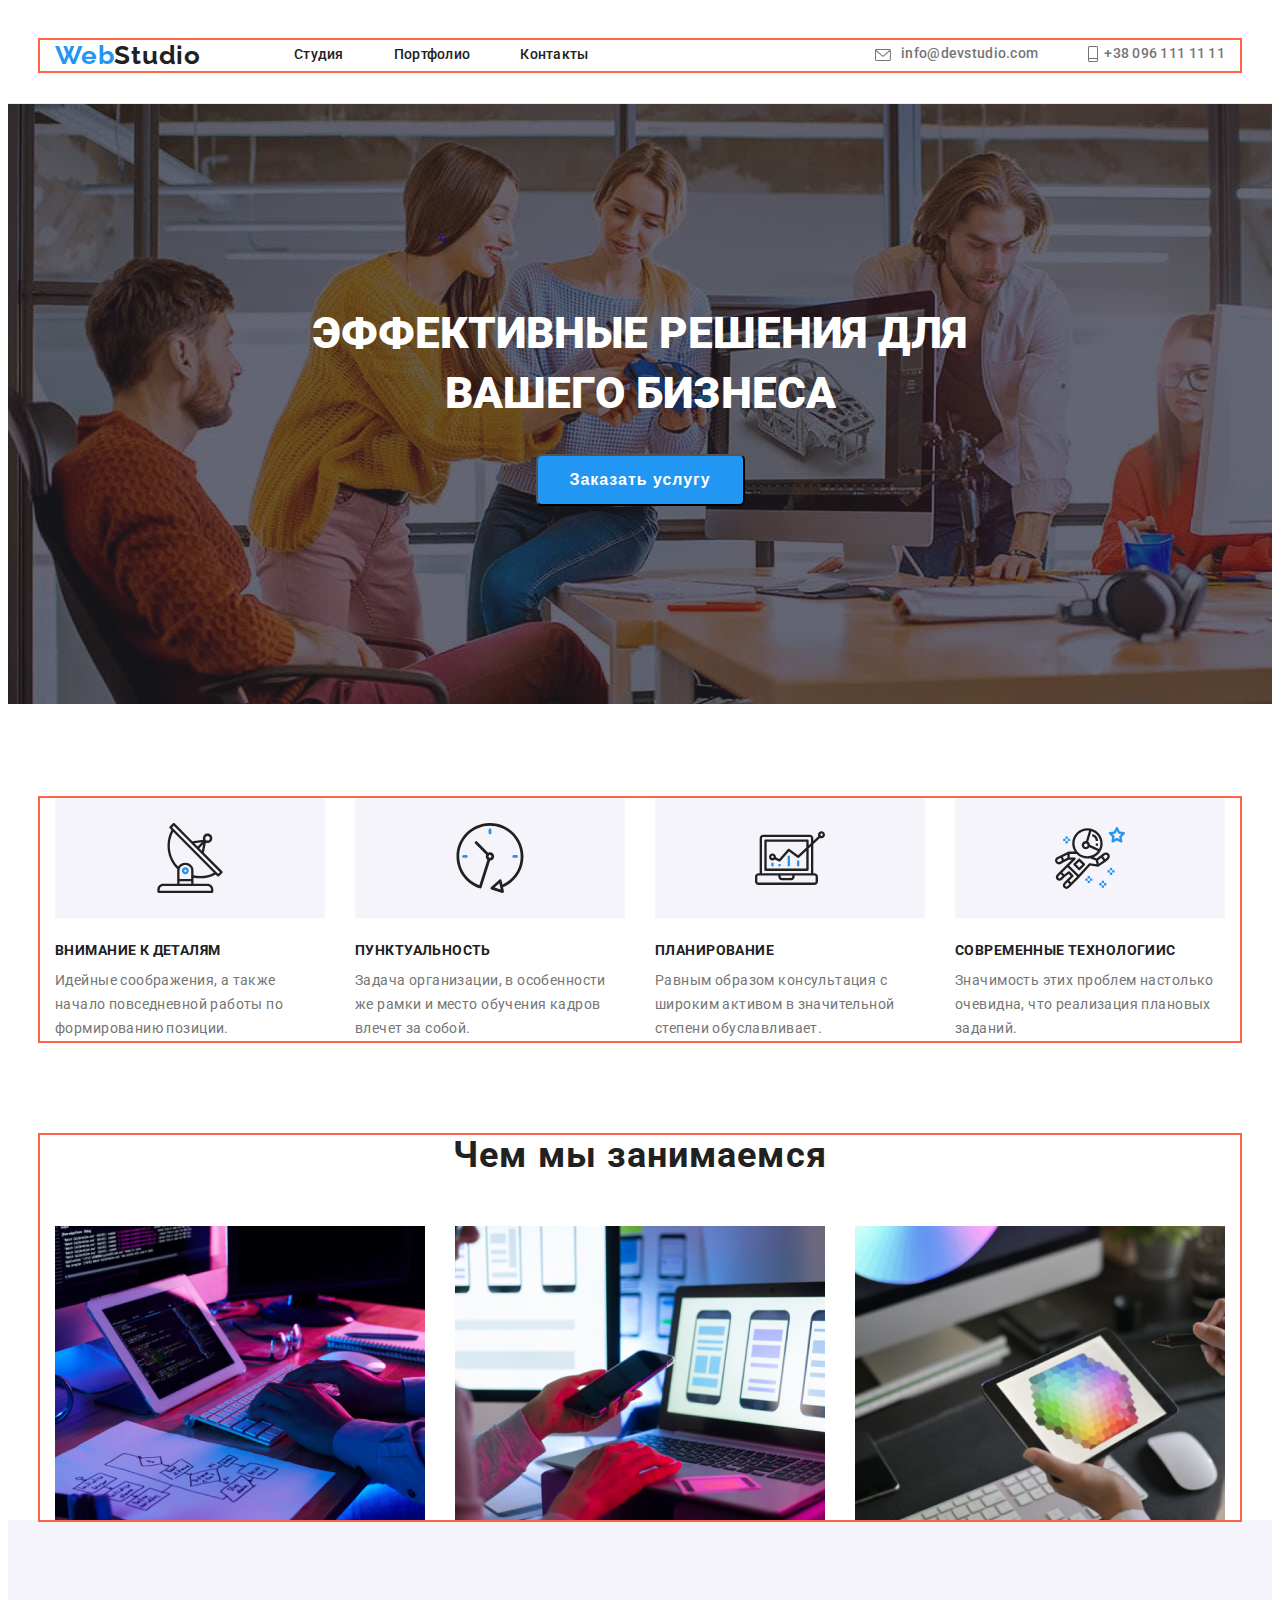
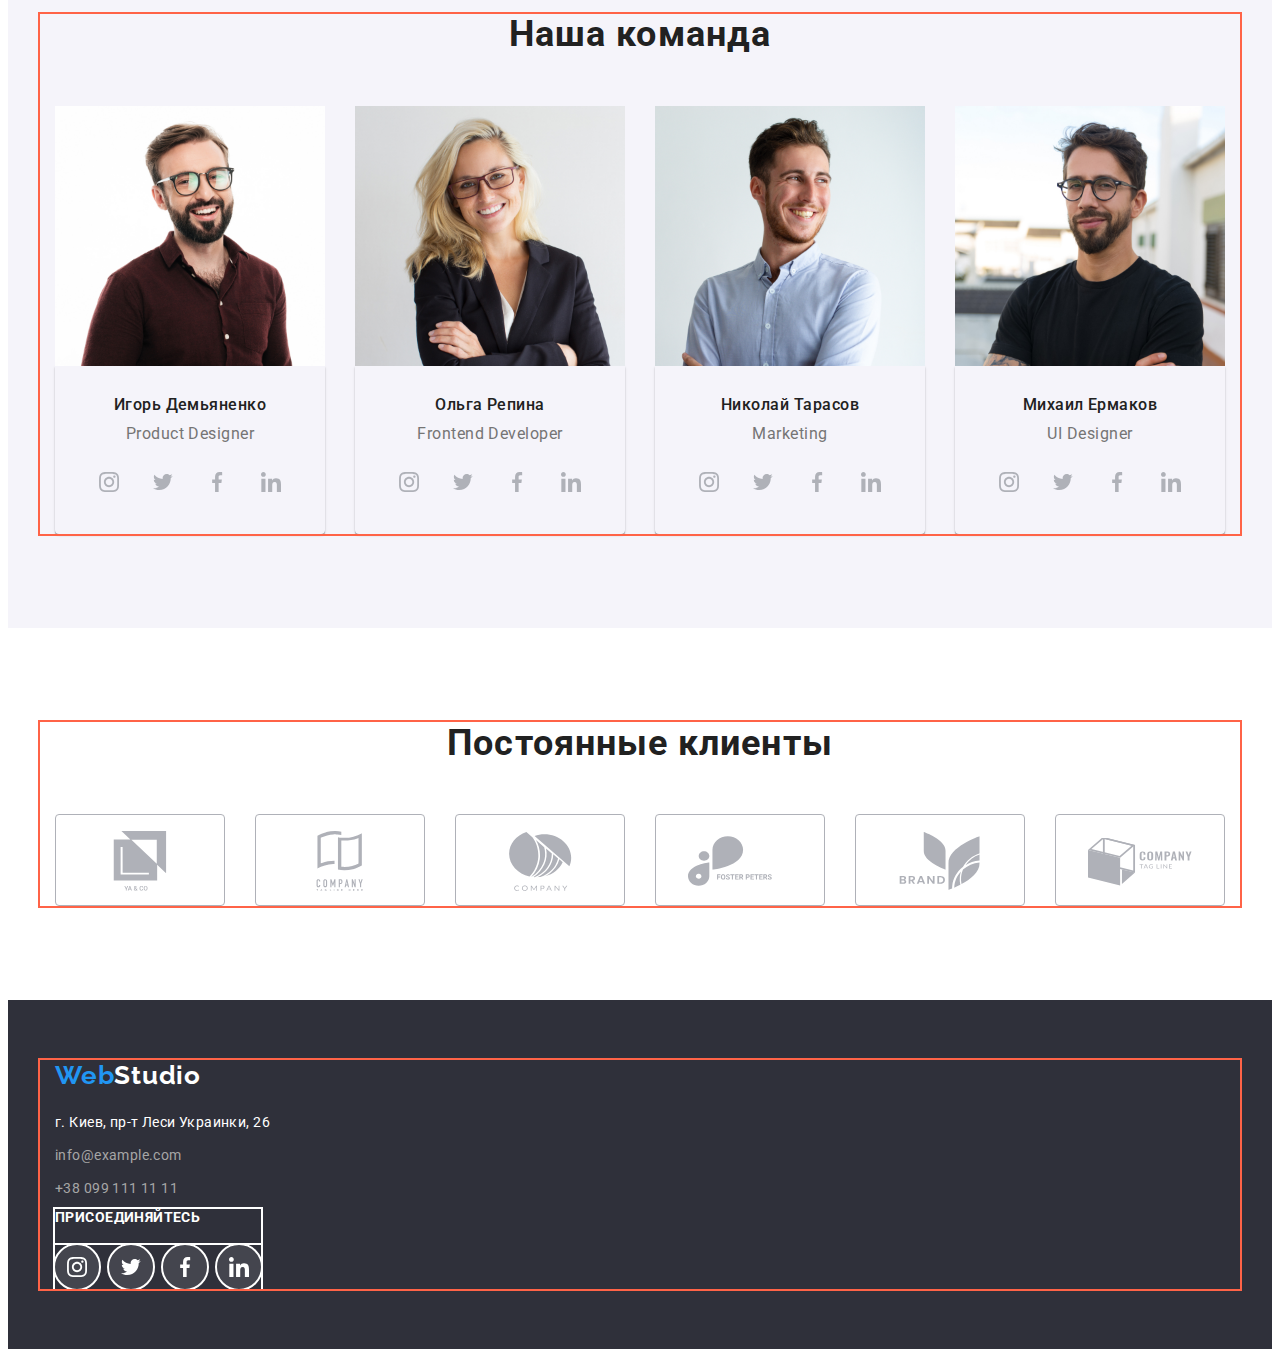
==== index.html @ 1296713e "Add files via upload" ====
<!DOCTYPE html>
<html lang="en">
<head>
    <meta charset="UTF-8">
    <meta http-equiv="X-UA-Compatible" content="IE=edge">
    <meta name="viewport" content="width=device-width, initial-scale=1.0">
    <title>Document</title>
    <link rel="preconnect" href="https://fonts.googleapis.com">
    <link rel="preconnect" href="https://fonts.gstatic.com" crossorigin>
    <link href="https://fonts.googleapis.com/css2?family=Raleway:wght@700&family=Roboto:wght@400;500;700;900&display=swap" rel="stylesheet">
    <link rel="stylesheet" href="https://cdnjs.cloudflare.com/ajax/libs/modern-normalize/1.1.0/modern-normalize.min.css" integrity="sha512-wpPYUAdjBVSE4KJnH1VR1HeZfpl1ub8YT/NKx4PuQ5NmX2tKuGu6U/JRp5y+Y8XG2tV+wKQpNHVUX03MfMFn9Q==" crossorigin="anonymous" referrerpolicy="no-referrer" />
    <link rel="stylesheet" href="css/styles.css">
</head>
<body>
    <!--header-section -->
    <header class="header">
        <div class="conteiner">
            <nav class="header-nav">
                <a href="/" class="header-link link"><span>Web</span>Studio</a>
                <ul class="header-section list">
                    <li class="header-list"><a href="Студия" class="header-list-nav link">Студия</a></li>    
                    <li class="header-list"><a href="./portfolio.html" class="header-list-nav link">Портфолио</a></li>
                    <li class="header-list"><a href="Контакты" class="header-list-nav link">Контакты</a></li>
                </ul>
               
                <ul class="header-contacts list">  
                    <li class="header-icon">
                        <svg class="header-icon-nav">
                            <use href="./images/icons.svg#icon-envelope-hover"></use>
                        </svg>
                    </li>  
                    <li class="header-list "><a  href="info@devstudio.com" class="contacts-link link">info@devstudio.com</a> </li>
                    <li svg class="header-icon-nav">
                        <svg class="header-icon-img">
                            <use href="./images/icons.svg#icon-Vector"></use>
                        </svg>
                    </li>
                    <li class="header-list "><a href="+380961111111" class="contacts-link link">+38 096 111 11 11</a></li>
                </ul>
           </nav>
        </div>
    </header>      
      <!--main-sektion-->
      
    <main> 
        <section class="hero">
            <h1 class="hero-title">ЭФФЕКТИВНЫЕ РЕШЕНИЯ ДЛЯ<br> ВАШЕГО БИЗНЕСА</h1>
            <button type="button" class="hero-btn">Заказать услугу</button>
        </section>

    
        <section class="subtitle">
               <div class="conteiner">
                    <ul class="subtitle-list list">
                        
                        <li class="subtitle-items">
                            <div class="subtitle-icons">
                                <svg class="subtitle-icons-img">
                                    <use class="subtitle-icons-use" href="images/icons.svg#icon-antenna"></use>
                                </svg>
                            </div>
                            <h3 class="subtitle-titel">ВНИМАНИЕ К ДЕТАЛЯМ</h3>
                            <p class="subtitle-text">Идейные соображения, а также начало повседневной работы по формированию позиции.</p>
                        </li>

                        <li  class="subtitle-items">
                            <div class="subtitle-icons">
                                <svg class="subtitle-icons-img">
                                    <use href="images/icons.svg#icon-clock"></use>
                                </svg>
                            </div>
                            <h3 class="subtitle-titel">ПУНКТУАЛЬНОСТЬ</h3>
                            <p class="subtitle-text">Задача организации, в особенности же рамки и место обучения кадров влечет за собой.</p>
                        </li>

                        <li  class="subtitle-items">
                            <div class="subtitle-icons">
                                <svg class="subtitle-icons-img">
                                    <use href="images/icons.svg#icon-diagram"></use>
                                </svg>
                            </div>
                            <h3 class="subtitle-titel">ПЛАНИРОВАНИЕ</h3>
                            <p class="subtitle-text">Равным образом консультация с широким активом в значительной степени обуславливает.</p>
                        </li>

                        <li  class="subtitle-items">
                            <div class="subtitle-icons">
                                <svg class="subtitle-icons-img">
                                    <use href="images/icons.svg#icon-astronaut"></use>
                                </svg>
                            </div>
                            <h3 class="subtitle-titel">СОВРЕМЕННЫЕ ТЕХНОЛОГИИС</h3>
                            <p class="subtitle-text">Значимость этих проблем настолько очевидна, что реализация плановых заданий.</p>
                        </li>
                   </ul> 
             </div>
        </section>
        
      <!--specialization-->

        <section class="specialization">
            <div class="conteiner">
              <h2 class="specialization-title">Чем мы занимаемся</h2>
                <ul class="specialization-list list">
                    <li class="specialization-items">
                        <img src="images/box1.jpg" alt="разроботка" width="370"> 
                    </li>
                    <li class="specialization-items">
                        <img src="images/img.png" alt="дизайн" width="370">
                    </li>
                    <li class="specialization-items">
                        <img src="images/img2.png" alt="графика" width="370">
                    </li>
                </ul>
            </div>     
        </section>
         
        <!--command-->

        <section class="command">
          <div class="conteiner">
                <h2 class="command-title">Наша команда</h2>
                <ul class="command-list list">
                    <li class="command-items">
                        <img  class="comand-img" src="images/img4.jpg" alt="Игорь Демьяненко Product Designer" width="270">
                        <div class="command-box">
                             <h3 class="command-title-text">Игорь Демьяненко</h3>
                             <p class="command-text">Product Designer</p>
                            <div class="command-box-svg">
                                <div class="command-icon-nstagram">
                                    <svg class="command-icon">
                                    <use href="./images/icons.svg#icon-instagram"></use>
                                    </svg>
                                </div>
                                <div class="command-icon-twit">
                                    <svg class="command-icon">
                                    <use href="./images/icons.svg#icon-twit"></use>
                                    </svg>
                                </div>
                                <div class="command-icon-facebook">
                                    <svg class="command-icon">
                                    <use href="./images/icons.svg#icon-facebook"></use>
                                    </svg>
                                </div>
                                <div class="command-icon-linkedin">
                                    <svg class="command-icon">
                                    <use href="./images/icons.svg#icon-linkedin"></use>
                                    </svg>
                                </div>
                            </div>
                        </div>     
                    </li>
                    
                    <li class="command-items">
                          <img  class="comand-img" src="images/img1.jpg" alt="Ольга Репина Frontend Developer" width="270">
                          <div class="command-box">
                                <h3 class="command-title-text">Ольга Репина</h3>
                                <p class="command-text">Frontend Developer</p>
                                <div class="command-box-svg">
                                    <div class="command-icon-nstagram">
                                        <svg class="command-icon">
                                        <use href="./images/icons.svg#icon-instagram"></use>
                                        </svg>
                                    </div>
                                    <div class="command-icon-twit">
                                        <svg class="command-icon">
                                        <use href="./images/icons.svg#icon-twit"></use>
                                        </svg>
                                    </div>
                                    <div class="command-icon-facebook">
                                        <svg class="command-icon">
                                        <use href="./images/icons.svg#icon-facebook"></use>
                                        </svg>
                                    </div>
                                    <div class="command-icon-linkedin">
                                        <svg class="command-icon">
                                        <use href="./images/icons.svg#icon-linkedin"></use>
                                        </svg>
                                    </div>
                                </div>
                          </div>
                    </li> 

                    <li class="command-items">
                          <img  class="comand-img" src="images/img2.jpg" alt="Николай Тарасов Marketing" width="270">
                            <div class="command-box">
                                <h3 class="command-title-text">Николай Тарасов</h3>
                                <p class="command-text">Marketing</p>
                                <div class="command-box-svg">
                                    <div class="command-icon-nstagram">
                                        <svg class="command-icon">
                                        <use href="./images/icons.svg#icon-instagram"></use>
                                        </svg>
                                    </div>
                                    <div class="command-icon-twit">
                                        <svg class="command-icon">
                                        <use href="./images/icons.svg#icon-twit"></use>
                                        </svg>
                                    </div>
                                    <div class="command-icon-facebook">
                                        <svg class="command-icon">
                                        <use href="./images/icons.svg#icon-facebook"></use>
                                        </svg>
                                    </div>
                                    <div class="command-icon-linkedin">
                                        <svg class="command-icon">
                                        <use href="./images/icons.svg#icon-linkedin"></use>
                                        </svg>
                                    </div>
                                </div>
                            </div>
                    </li>

                    <li class="command-items">
                        <img class="comand-img" src="images/img3.jpg" alt="Михаил Ермаков UI Designer" width="270">
                        <div class="command-box">
                            <h3 class="command-title-text">Михаил Ермаков</h3>
                            <p class="command-text">UI Designer</p>
                            <div class="command-box-svg">
                                <div class="command-icon-nstagram">
                                    <svg class="command-icon">
                                    <use href="./images/icons.svg#icon-instagram"></use>
                                    </svg>
                                </div>
                                <div class="command-icon-twit">
                                    <svg class="command-icon">
                                    <use href="./images/icons.svg#icon-twit"></use>
                                    </svg>
                                </div>
                                <div class="command-icon-facebook">
                                    <svg class="command-icon">
                                    <use href="./images/icons.svg#icon-facebook"></use>
                                    </svg>
                                </div>
                                <div class="command-icon-linkedin">
                                    <svg class="command-icon">
                                    <use href="./images/icons.svg#icon-linkedin"></use>
                                    </svg>
                                </div>
                            </div>
                        </div>
                    </li>

                </ul>
            </div>
        </section>
   </main>
<!--clients-->
 <section class="clients">
  <div class="conteiner">
            <h2 class="clients-title">Постоянные клиенты</h2>
            <ul class="clients-list list">
                <li class="clients-list-items">
                    <svg class="clients-icons"> 
                        <use href="images/icons.svg#icon-group1"></use>
                    </svg>
                </li>
                <li class="clients-list-items">
                    <svg class="clients-icons"> 
                        <use href="images/icons.svg#icon-group2"></use>
                    </svg>
                </li>
                <li class="clients-list-items">
                    <svg class="clients-icons"> 
                        <use href="images/icons.svg#icon-group3"></use>
                    </svg>
                </li>
                <li class="clients-list-items">
                    <svg class="clients-icons"> 
                        <use href="images/icons.svg#icon-group4"></use>
                    </svg>
                </li>
                <li class="clients-list-items">
                    <svg class="clients-icons"> 
                        <use href="images/icons.svg#icon-group5"></use>
                    </svg>
                </li>
                <li class="clients-list-items">
                    <svg class="clients-icons"> 
                        <use href="images/icons.svg#icon-group6"></use>
                    </svg>
                </li>
            </ul>
  </div>               
 </section>
   <!--footer-sektion-->


   <footer class="footer">
       <div class="conteiner">
            <a href="/" class="footer-link link"><span>Web</span>Studio</a>
           <address class="footer-contacts">
                <ul class="footer-list list">
                    <li class="footer-item"><a  class="footer-item-link-nav link" href="http://surl.li/botji">г. Киев, пр-т Леси Украинки, 26</a></li>
                    <li class="footer-item"><a class="footer-item-link link" href="info@example.com">info@example.com</a></li>
                    <li class="footer-item"><a class="footer-item-link link" href="+380991111111">+38 099 111 11 11</a></li>
                </ul>
           </address>
            <div class="footer-icon-box">
                 <p class="footer-text-icon">присоединяйтесь</p>
                   <ul class="footer-list-icon list">
                        <li class="footer-item-icon">
                            <svg class="footer-icon">
                                <use href="./images/icons.svg#icon-instagram"></use>
                            </svg>
                        </li>
                        <li class="footer-item-icon">
                            <svg class="footer-icon">
                                <use href="./images/icons.svg#icon-twit"></use>
                            </svg>
                        </li>
                        <li class="footer-item-icon">
                            <svg class="footer-icon">
                                <use href="./images/icons.svg#icon-facebook"></use>
                            </svg>
                        </li>
                        <li class="footer-item-icon">
                            <svg class="footer-icon">
                                <use href="./images/icons.svg#icon-linkedin"></use>
                            </svg>
                        </li>
                   </ul>
          </div>
       </div>
  </footer>
   
</body>
</html>
---- css/styles.css ----
/* body */
body{
font-family: 'Roboto', sans-serif;

}

.link{
text-decoration:none;
}

.list{
list-style: none;
}


span{
color: #2196F3;
}

h1,
h2,
h3,
h4,
h5,
h6,
ul,
p{margin: 0;
padding: 0;
}


*{
    box-sizing: border-box;
}

*::before,
*::after{
    box-sizing: initial;
}
/*--header-section--*/

.conteiner {
    width: 1200px;
    padding-left: 15px;
    padding-right: 15px;
    margin-left: auto;
    margin-right: auto;
    outline: 2px solid tomato;
   
}


.header-nav {
display: flex;
align-items:center;
}

header{
display: flex;
padding-top: 32px;
padding-bottom: 32px;
border-bottom: 1px solid #ECECEC;
}

.header-section {
display: flex;
}

.header-list {
display: flex;
margin-right:  50px;
margin-left: auto;
}



.header-list:last-child{
 margin-right: 0px;
 }


.header-contacts{
display: flex;
margin-left: auto;
}

.header-link {
font-family: 'Raleway', sans-serif;
font-weight: 700;
font-size: 26px;
line-height: 1.19;
letter-spacing: 0.03em;
color: #212121;
display: flex;
margin-right: 93px;
}


.header-list-nav {
font-weight: 500;
font-size: 14px;
line-height: 1.14;
letter-spacing: 0.02em;
color: #212121;

}

.contacts-link:focus,
.contacts-link:hover,
.header-list-nav:hover,
.header-list-nav:focus{
color: #2196F3;
} 

.contacts-link {
font-weight: 500;
font-size: 14px;
line-height: 1.14;
letter-spacing: 0.02em;
color: #757575;
}

.header-icon{
display: block;
padding: 0px;
margin-right: 10px;

}


.header-icon-nav{
    width: 16px;
    height: 12px;
    align-items: center;
    justify-content: center;
    fill: #757575;
}

.header-icon-img{
 width: 10px;
 height: 16px;
 fill: #757575;
}

.header-icon-img:focus,
.header-icon-img:hover,
.header-icon-nav:hover,
.header-icon-nav:focus{
    fill: #2196F3;
}


/*--main-sektion--*/

.hero {
    text-align: center;
    padding-top: 200px;
    padding-bottom: 200px;
    max-width: 1600px;
    height: 600px;
    content: "";
    margin-left: auto;
    margin-right: auto;
    background-image: linear-gradient(
    to right,
    rgba(47, 48, 58, 0.4),
    rgba(47, 48, 58, 0.4)
     ),
    url(../images/img10.jpg);
    background-color:#2F303A;
}

.hero-title {
font-weight: 900;
font-size: 44px;
line-height: 1.36;
text-align: center;
color: #FFFFFF;
}




.hero-btn{
display: inline-block;
align-items:center;
font-weight: 700;
font-size: 16px;
line-height: 1.8;
letter-spacing: 0.06em;
color: #FFFFFF;
background-color: #2196F3;
cursor: pointer;
border-radius: 6px;
padding: 10px 32px;
margin-top: 30px;
}




.subtitle{
padding-top: 94px;
padding-bottom: 94px;
}

.subtitle-list {
display: flex; 
}

.subtitle-items{
width: 270px;
margin-right: 30px;

}

.subtitle-items:last-child{
margin-right: 0px;
}

    



.subtitle-titel {
font-weight: 700;
font-size: 14px;
line-height: 1.14;
letter-spacing: 0.03em;
color: #212121;
}


.subtitle-text{
font-weight: 400;
font-size: 14px;
line-height: 1.71;
letter-spacing: 0.03em;
color: #757575;
display: flex;
margin-top: 10px;
}
.subtitle-icons{
 display: block;
 width: 270px;
 height: 120px;
 padding: 25px 100px;
margin-bottom: 25px;
background-color: #F5F4FA;

}

.subtitle-icons-img{
width: 70px;
height: 70px;
;
}

.subtitle-icons-img

/*--specialization--*/

.specialization{
display: flex;
padding-bottom: 94px;

}



.specialization-title,
.command-title {
font-weight: 700;
font-size: 36px;
line-height: 1.16;
text-align: center;
letter-spacing: 0.03em;
color: #212121;
}

.specialization-list{
display: flex;
margin-top: 50px;
}
 
.specialization-items{
display: flex;
margin-right: 30px;
width: 370px;
outline: 2px solid to;
}

.specialization-items:last-child{
margin-right: 0px auto;
}

/*command*/

.command{
background-color:  #F5F4FA;
padding-top: 94px;
padding-bottom: 94px;
}
    
.command-title{
margin-bottom:  50px;
}

.command-list{
display: flex;

}

.command-items{
margin-right: 30px;

}

.command-items:last-child{
    margin-right: 0px;
}

.command-title-text {
font-weight: 500;
font-size: 16px;
line-height: 1.18;
letter-spacing: 0.03em;
color: #212121;
text-align: center;
flex-wrap: wrap;
}
    
.command-text {
font-weight: 400;
font-size: 16px;
line-height: 1.18;
letter-spacing: 0.03em;
color: #757575;
text-align: center;
margin-top: 10px;
}

.comand-img{
display: block;
}

.command-box{
box-shadow: 0px 1px 3px rgba(0, 0, 0, 0.12), 0px 1px 1px rgba(0, 0, 0, 0.14), 0px 2px 1px rgba(0, 0, 0, 0.2);
border-radius: 0px 0px 4px 4px;
padding-top:  30px;
padding-bottom: 30px;

}


.command-box-svg{
display: flex;
width: 206px;
height: 44px;
margin: auto;
margin-top: 16px;

}

.command-icon-nstagram,
.command-icon-twit,
.command-icon-facebook,
.command-icon-linkedin{
display: block;
width: 44px;
padding: 12px 12px;
border-radius: 100px 100px;
margin-right: 10px;
fill:#AFB1B8;
}

.command-icon {
display: block;
width: 20px;
height: 20px;
}

.command-icon-nstagram:hover,
.command-icon-twit:hover,
.command-icon-facebook:hover,
.command-icon-linkedin:hover,
.command-icon-nstagram:focus,
.command-icon-twit:focus,
.command-icon-facebook:focus,
.command-icon-linkedin:focus{
background-color: #2196F3;
fill: #FFFFFF;
}




.command-icon:last-child{
    margin-right: 0px;
}

/*--clients--*/




.clients {
padding-top: 94px;
padding-bottom: 94px;
}
.clients-title{
font-weight: 700;
font-size: 36px;
line-height: 42px;
text-align: center;
letter-spacing: 0.03em;
color: #212121;
}

.clients-list {
display: flex;
}


.clients-list-items {
display: flex;
width: 170px;
height: 92px;
border: 1px solid#AFB1B8;
padding: 16px 32px;
border-radius: 4px;
margin-right: 30px;
 margin-top: 50px;
}
.clients-icons {
width: 106px;
height: 60px;
fill:#AFB1B8;
} 

.clients-list-items:last-child{
margin-right: 0px auto;
}

.clients-icons:focus,
.clients-icons:hover{
fill: #2196F3;
}
/*--footer-sektion--*/

.footer{
background-color: #2F303A;
padding-top: 60px;
padding-bottom: 60px;
}

.footer-list{
margin-top:20px;

}

.footer-link {
font-family: 'Raleway', sans-serif;
font-weight: 700;
font-size: 26px;
line-height: 1.19;
letter-spacing: 0.03em;
color: #FFFFFF;
display: block;
}

.footer-item-link-nav{
font-family: 'Roboto';
font-style: normal;
font-weight: 400;
font-size: 14px;
line-height: 1.71;
letter-spacing: 0.03em;
color:#FFFFFF

}


.footer-item-link {
font-style: normal;
font-weight: 400;
font-size: 14px;
line-height: 1.7;
letter-spacing: 0.03em;
color: #a6a6a6;
}

.footer-item{
margin-bottom: 9px;
}


.footer-icon-box{
display: block;
width: 206px;
height: 80px;
outline: 2px solid white;
}


.footer-text-icon{
font-weight: 700;
font-size: 14px;
line-height: 16px;
letter-spacing: 0.03em;
text-transform: uppercase;
color: #FFFFFF;
display: block;
}


.footer-list-icon {
display: flex;
outline: 2px solid white;
margin-top: 20px;
}

.footer-item-icon {
display: block;
width: 44px;
padding: 12px;
background-color:rgba(255, 255, 255, 0.1);
outline: 2px solid white;
border-radius: 100px;
margin-right: 10px;

}

.footer-icon {
display: block;
width: 20px;
height: 20px;
fill: #FFFFFF;
}


.footer-item-icon:hover,
.footer-item-icon:focus{
background-color: #2196F3;
}


/*--portfolio-btn--*/


.portfolio-btn{
font-family: 'Roboto';
font-weight: 500;
font-size: 16px;
line-height: 1.62;
letter-spacing: 0.03em;
cursor: pointer;
background-color:#F5F4FA ;
}


/*--portfolio--*/




.button-section{
padding-top: 94px;
padding-bottom: 94px;
}

.portfolio-list-btn{
display: flex;
margin-bottom: 50px;
justify-content: center;
}


.portfolio-btn{
display: flex;
padding: 6px 22px;
border-radius: 4px;
background-color: #F5F4FA;
}

.portfolio-btn:focus,
.portfolio-btn:hover{
background-color: #2196F3;
color: #FFFFFF;
}


.portfolio-items-btn{
display: flex;
margin-right: 8px;
}


.portfolio-list{
display: flex;
flex-wrap: wrap;
}

.portfolio-items {
 margin-right: 30px;
 margin-bottom: 30px;
 display: flex;
 flex-wrap: wrap;
 width:370px;
 box-shadow: 0px 1px 3px rgba(0, 0, 0, 0.12), 0px 1px 1px rgba(0, 0, 0, 0.14), 0px 2px 1px rgba(0, 0, 0, 0.2);
border-radius: 0px 0px 4px 4px;
}

.portfolio-items:nth-child(3n){
margin-right: 0px;
}

.portfolio-items:nth-last-child(-n+3){
margin-bottom: 0px;
}

.portfolio-img{
display: block; 
}

.border-list{  
padding: 20px 24px ;
border: 1px solid #EEEEEE;
border-top: 0px;
margin: 0px;
}

.portfolio-titel {
font-weight: 700;
font-size: 18px;
line-height: 2;
letter-spacing: 0.06em;
color: #2F303A;
display: flex;
}

.portfolio-text {
font-weight: 400;
font-size: 16px;
line-height: 1.8;
letter-spacing: 0.03em;
color: #757575;
display: flex;
flex-wrap: wrap;
padding-top: 4px;
}
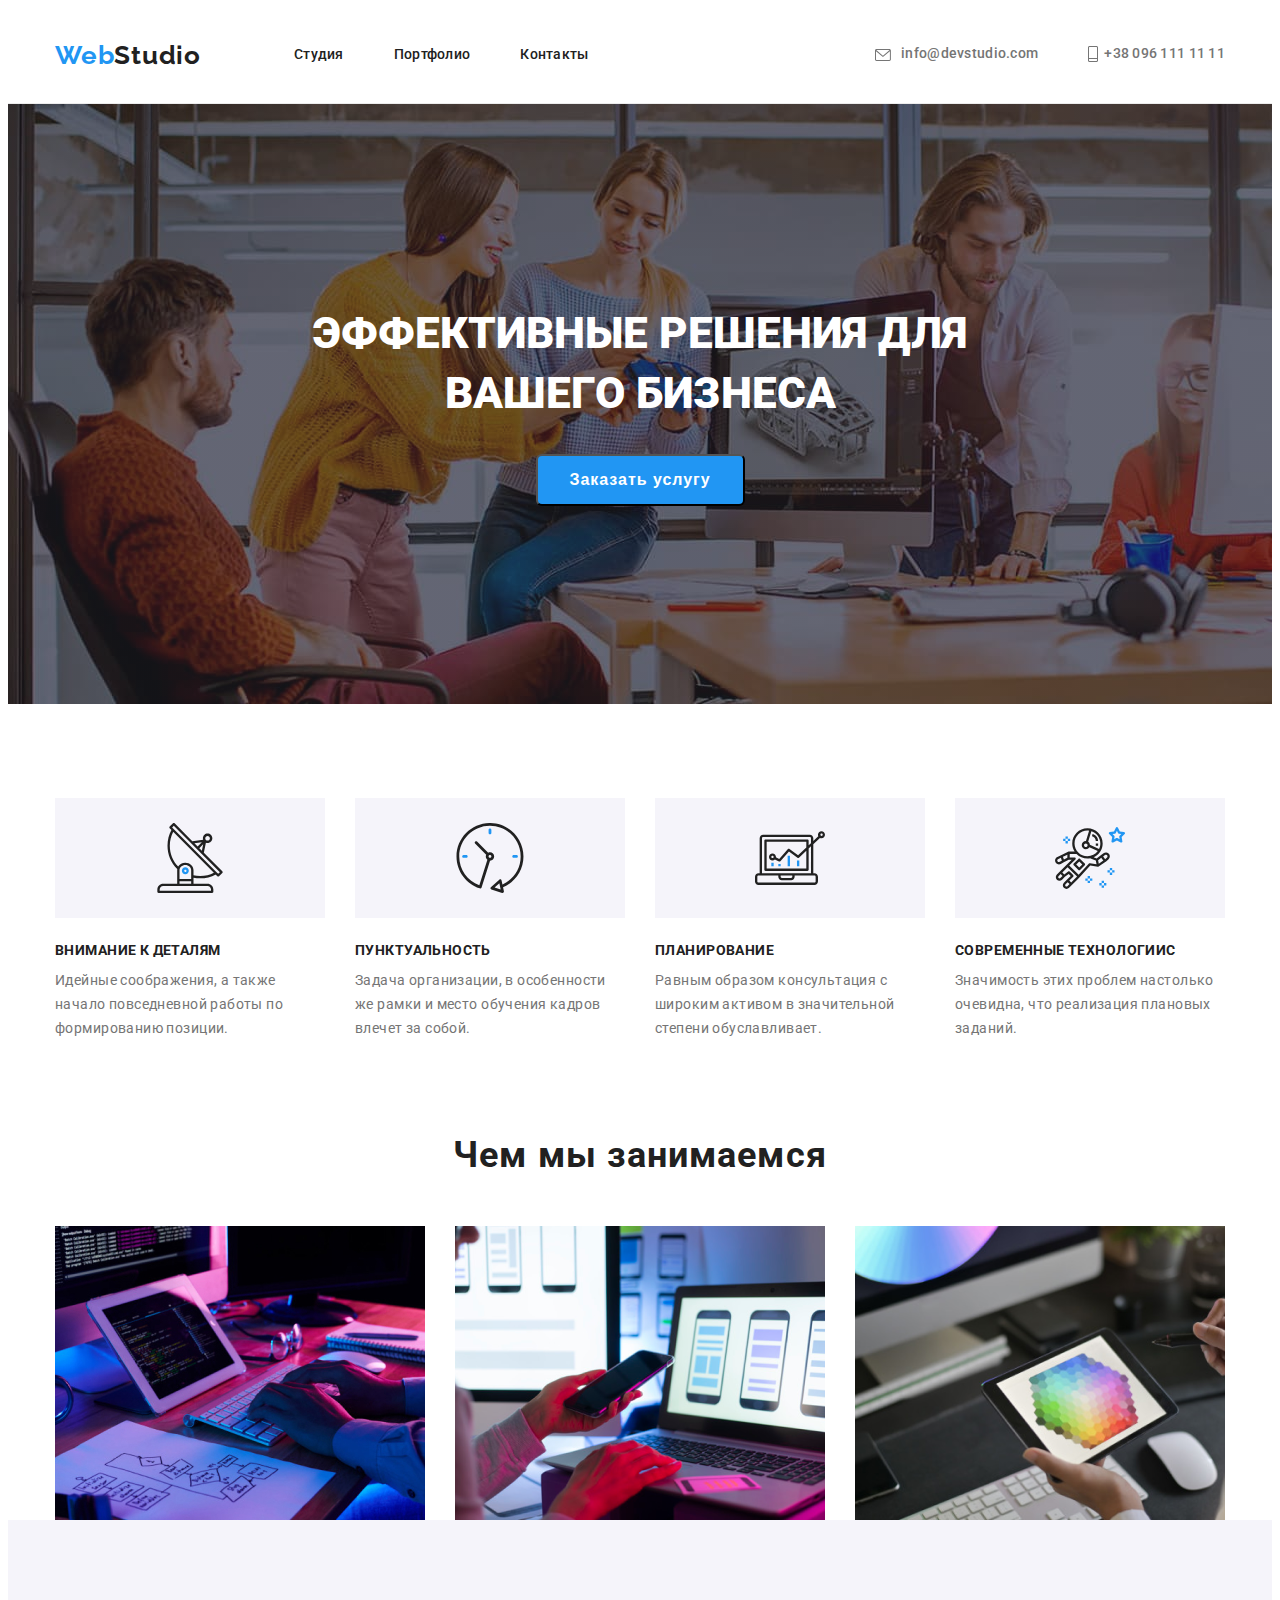
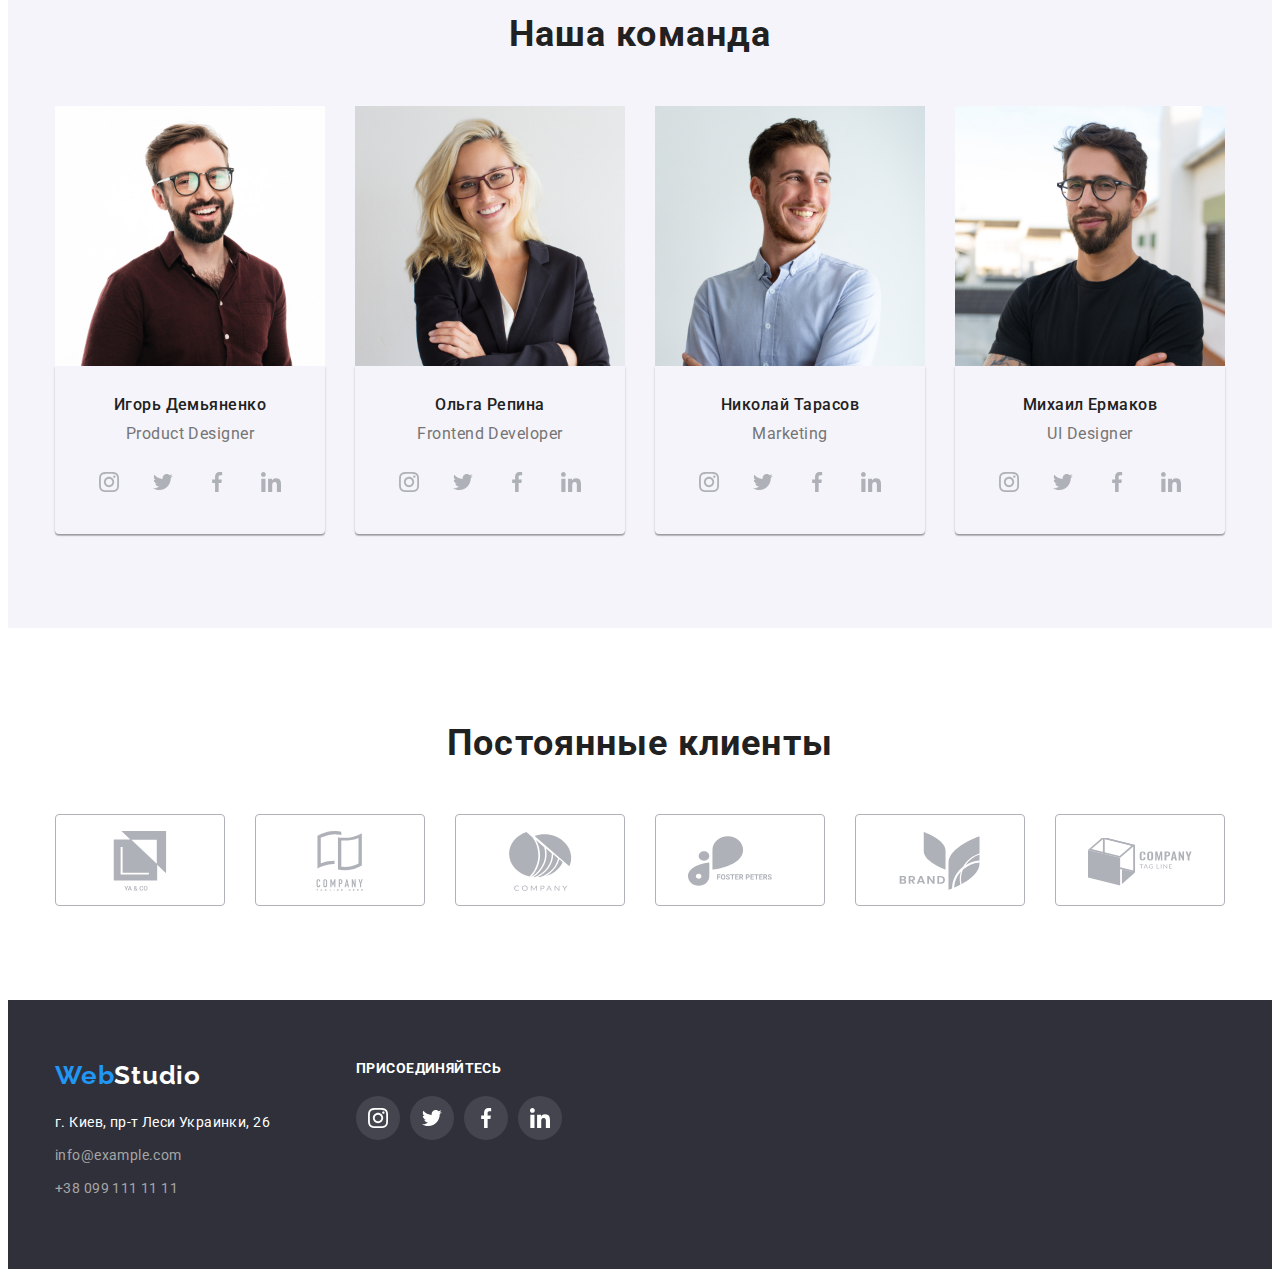
==== commit 4cfba3da: "Add files via upload" ====
--- a/index.html
+++ b/index.html
@@ -287,15 +287,17 @@
 
 
    <footer class="footer">
-       <div class="conteiner">
-            <a href="/" class="footer-link link"><span>Web</span>Studio</a>
-           <address class="footer-contacts">
-                <ul class="footer-list list">
-                    <li class="footer-item"><a  class="footer-item-link-nav link" href="http://surl.li/botji">г. Киев, пр-т Леси Украинки, 26</a></li>
-                    <li class="footer-item"><a class="footer-item-link link" href="info@example.com">info@example.com</a></li>
-                    <li class="footer-item"><a class="footer-item-link link" href="+380991111111">+38 099 111 11 11</a></li>
-                </ul>
-           </address>
+       <div class="conteiner footer-content">
+           <div class="footer-box">
+               <a href="/" class="footer-link link"><span>Web</span>Studio</a>
+                <address class="footer-contacts">
+                        <ul class="footer-list list">
+                            <li class="footer-item"><a  class="footer-item-link-nav link" href="http://surl.li/botji">г. Киев, пр-т Леси Украинки, 26</a></li>
+                            <li class="footer-item"><a class="footer-item-link link" href="info@example.com">info@example.com</a></li>
+                            <li class="footer-item"><a class="footer-item-link link" href="+380991111111">+38 099 111 11 11</a></li>
+                        </ul>
+                </address>
+            </div>
             <div class="footer-icon-box">
                  <p class="footer-text-icon">присоединяйтесь</p>
                    <ul class="footer-list-icon list">
--- a/css/styles.css
+++ b/css/styles.css
@@ -45,7 +45,6 @@
     padding-right: 15px;
     margin-left: auto;
     margin-right: auto;
-    outline: 2px solid tomato;
    
 }
 
@@ -432,6 +431,7 @@
 margin-right: 30px;
  margin-top: 50px;
 }
+
 .clients-icons {
 width: 106px;
 height: 60px;
@@ -448,16 +448,26 @@
 }
 /*--footer-sektion--*/
 
+
 .footer{
-background-color: #2F303A;
-padding-top: 60px;
-padding-bottom: 60px;
+    background-color: #2F303A;
+    padding-top: 60px;
+    padding-bottom: 60px;
+    
 }
 
 .footer-list{
 margin-top:20px;
-
-}
+}
+
+.footer-content{
+    display: flex;
+}
+
+
+.footer-box{
+width: 231px;
+}    
 
 .footer-link {
 font-family: 'Raleway', sans-serif;
@@ -496,10 +506,10 @@
 
 
 .footer-icon-box{
-display: block;
 width: 206px;
 height: 80px;
-outline: 2px solid white;
+margin-left: 70px;
+
 }
 
 
@@ -516,7 +526,6 @@
 
 .footer-list-icon {
 display: flex;
-outline: 2px solid white;
 margin-top: 20px;
 }
 
@@ -525,7 +534,6 @@
 width: 44px;
 padding: 12px;
 background-color:rgba(255, 255, 255, 0.1);
-outline: 2px solid white;
 border-radius: 100px;
 margin-right: 10px;
 
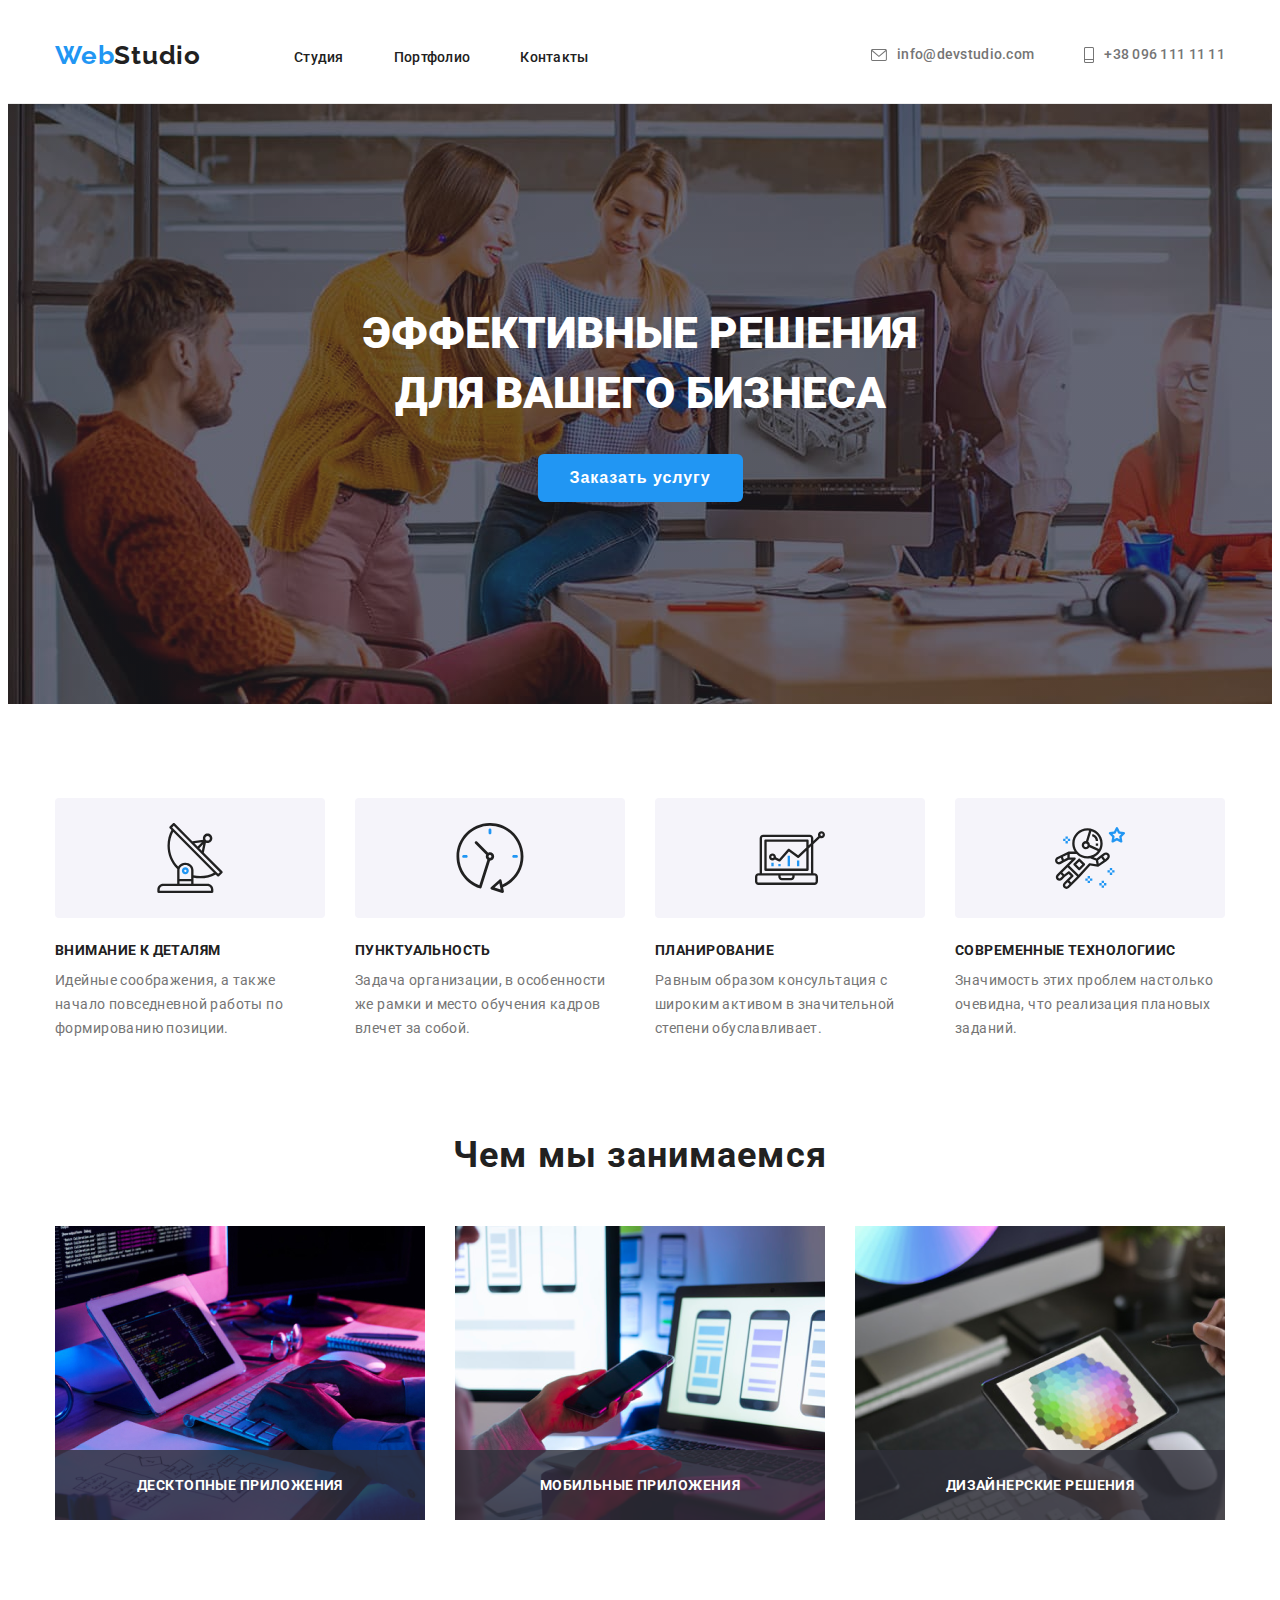
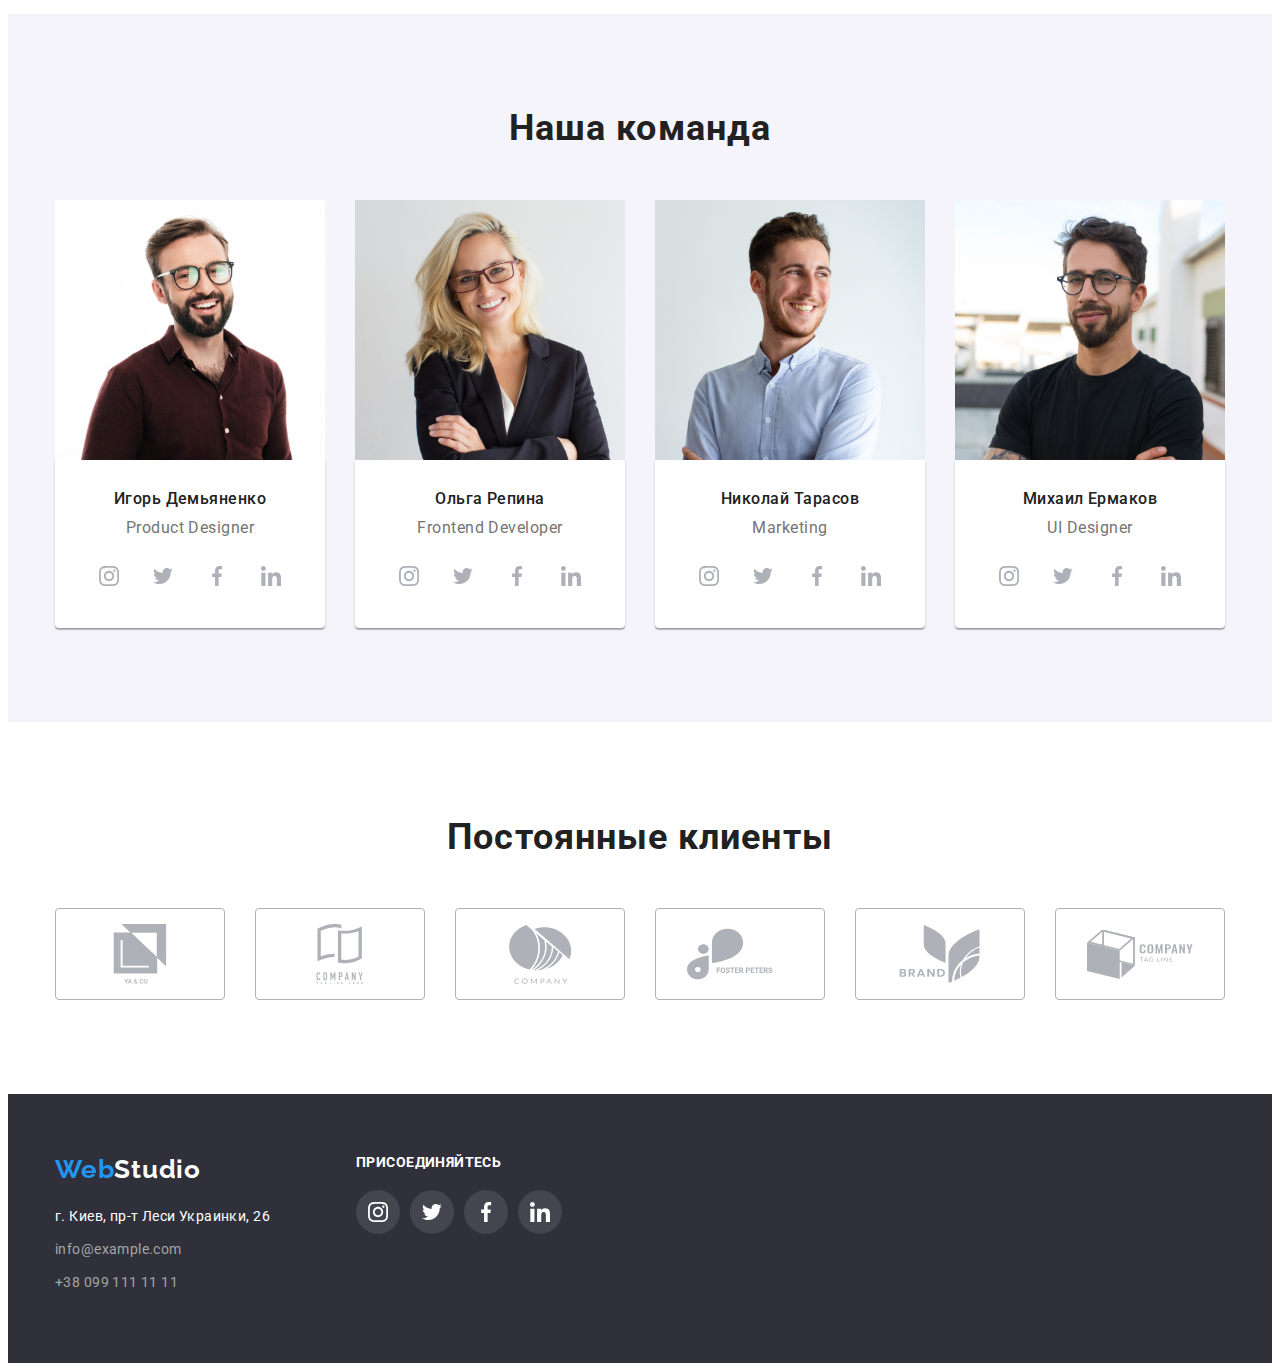
==== commit ff770ff9: "Add files via upload" ====
--- a/index.html
+++ b/index.html
@@ -23,19 +23,18 @@
                     <li class="header-list"><a href="Контакты" class="header-list-nav link">Контакты</a></li>
                 </ul>
                
-                <ul class="header-contacts list">  
-                    <li class="header-icon">
-                        <svg class="header-icon-nav">
-                            <use href="./images/icons.svg#icon-envelope-hover"></use>
-                        </svg>
-                    </li>  
-                    <li class="header-list "><a  href="info@devstudio.com" class="contacts-link link">info@devstudio.com</a> </li>
-                    <li svg class="header-icon-nav">
-                        <svg class="header-icon-img">
-                            <use href="./images/icons.svg#icon-Vector"></use>
-                        </svg>
-                    </li>
-                    <li class="header-list "><a href="+380961111111" class="contacts-link link">+38 096 111 11 11</a></li>
+                <ul class="header-contacts list"> 
+                    <li class="header-list">
+                        <a  href="info@devstudio.com" class="contacts-link link">
+                            <svg class="header-icon-nav"><use href="./images/icons.svg#icon-envelope-hover"></use></svg>info@devstudio.com
+                        </a> 
+                    </li>
+                    
+                    <li class="header-list">
+                        <a href="+380961111111" class="contacts-link link"> 
+                            <svg class="header-icon-img"><use href="./images/icons.svg#icon-Vector"></use></svg>+38 096 111 11 11
+                        </a>
+                    </li>
                 </ul>
            </nav>
         </div>
@@ -44,8 +43,8 @@
       
     <main> 
         <section class="hero">
-            <h1 class="hero-title">ЭФФЕКТИВНЫЕ РЕШЕНИЯ ДЛЯ<br> ВАШЕГО БИЗНЕСА</h1>
-            <button type="button" class="hero-btn">Заказать услугу</button>
+            <h1 class="hero-title">ЭФФЕКТИВНЫЕ РЕШЕНИЯ <br> ДЛЯ ВАШЕГО БИЗНЕСА</h1>
+            <button type="button" class="hero-btn" data-modal-open>Заказать услугу</button>
         </section>
 
     
@@ -103,13 +102,16 @@
               <h2 class="specialization-title">Чем мы занимаемся</h2>
                 <ul class="specialization-list list">
                     <li class="specialization-items">
-                        <img src="images/box1.jpg" alt="разроботка" width="370"> 
+                            <img class="specialization-img" src="images/box1.jpg" alt="разроботка" width="370"> 
+                            <p class="specialization-text">Десктопные приложения</p>
                     </li>
                     <li class="specialization-items">
-                        <img src="images/img.png" alt="дизайн" width="370">
+                        <img class="specialization-img" src="images/img.png" alt="дизайн" width="370">
+                        <p class="specialization-text">Мобильные приложения</p>
                     </li>
                     <li class="specialization-items">
-                        <img src="images/img2.png" alt="графика" width="370">
+                        <img class="specialization-img" src="images/img2.png" alt="графика" width="370">
+                        <p class="specialization-text">Дизайнерские решения</p>
                     </li>
                 </ul>
             </div>     
@@ -127,25 +129,33 @@
                              <h3 class="command-title-text">Игорь Демьяненко</h3>
                              <p class="command-text">Product Designer</p>
                             <div class="command-box-svg">
-                                <div class="command-icon-nstagram">
-                                    <svg class="command-icon">
-                                    <use href="./images/icons.svg#icon-instagram"></use>
-                                    </svg>
+                                <div>
+                                    <a href=""  class="command-icon__link">
+                                        <svg class="command-icon">
+                                            <use href="./images/icons.svg#icon-instagram"></use>
+                                        </svg>
+                                    </a>
                                 </div>
                                 <div class="command-icon-twit">
-                                    <svg class="command-icon">
-                                    <use href="./images/icons.svg#icon-twit"></use>
-                                    </svg>
+                                    <a href="" class="command-icon__link">
+                                        <svg class="command-icon">
+                                            <use href="./images/icons.svg#icon-twit"></use>
+                                        </svg>
+                                    </a>
                                 </div>
                                 <div class="command-icon-facebook">
-                                    <svg class="command-icon">
-                                    <use href="./images/icons.svg#icon-facebook"></use>
-                                    </svg>
+                                   <a href=""  class="command-icon__link">
+                                        <svg class="command-icon">
+                                            <use href="./images/icons.svg#icon-facebook"></use>
+                                        </svg>
+                                   </a>
                                 </div>
                                 <div class="command-icon-linkedin">
-                                    <svg class="command-icon">
-                                    <use href="./images/icons.svg#icon-linkedin"></use>
-                                    </svg>
+                                    <a href="" class="command-icon__link">
+                                          <svg class="command-icon">
+                                            <use href="./images/icons.svg#icon-linkedin"></use>
+                                          </svg>
+                                    </a>
                                 </div>
                             </div>
                         </div>     
@@ -157,25 +167,33 @@
                                 <h3 class="command-title-text">Ольга Репина</h3>
                                 <p class="command-text">Frontend Developer</p>
                                 <div class="command-box-svg">
-                                    <div class="command-icon-nstagram">
-                                        <svg class="command-icon">
-                                        <use href="./images/icons.svg#icon-instagram"></use>
-                                        </svg>
+                                    <div>
+                                        <a href=""  class="command-icon__link">
+                                            <svg class="command-icon">
+                                                <use href="./images/icons.svg#icon-instagram"></use>
+                                            </svg>
+                                        </a>
                                     </div>
                                     <div class="command-icon-twit">
-                                        <svg class="command-icon">
-                                        <use href="./images/icons.svg#icon-twit"></use>
-                                        </svg>
+                                        <a href="" class="command-icon__link">
+                                            <svg class="command-icon">
+                                                <use href="./images/icons.svg#icon-twit"></use>
+                                            </svg>
+                                        </a>
                                     </div>
                                     <div class="command-icon-facebook">
-                                        <svg class="command-icon">
-                                        <use href="./images/icons.svg#icon-facebook"></use>
-                                        </svg>
+                                       <a href=""  class="command-icon__link">
+                                            <svg class="command-icon">
+                                                <use href="./images/icons.svg#icon-facebook"></use>
+                                            </svg>
+                                       </a>
                                     </div>
                                     <div class="command-icon-linkedin">
-                                        <svg class="command-icon">
-                                        <use href="./images/icons.svg#icon-linkedin"></use>
-                                        </svg>
+                                        <a href="" class="command-icon__link">
+                                              <svg class="command-icon">
+                                                <use href="./images/icons.svg#icon-linkedin"></use>
+                                              </svg>
+                                        </a>
                                     </div>
                                 </div>
                           </div>
@@ -187,27 +205,34 @@
                                 <h3 class="command-title-text">Николай Тарасов</h3>
                                 <p class="command-text">Marketing</p>
                                 <div class="command-box-svg">
-                                    <div class="command-icon-nstagram">
-                                        <svg class="command-icon">
-                                        <use href="./images/icons.svg#icon-instagram"></use>
-                                        </svg>
+                                    <div>
+                                        <a href=""  class="command-icon__link">
+                                            <svg class="command-icon">
+                                                <use href="./images/icons.svg#icon-instagram"></use>
+                                            </svg>
+                                        </a>
                                     </div>
                                     <div class="command-icon-twit">
-                                        <svg class="command-icon">
-                                        <use href="./images/icons.svg#icon-twit"></use>
-                                        </svg>
+                                        <a href="" class="command-icon__link">
+                                            <svg class="command-icon">
+                                                <use href="./images/icons.svg#icon-twit"></use>
+                                            </svg>
+                                        </a>
                                     </div>
                                     <div class="command-icon-facebook">
-                                        <svg class="command-icon">
-                                        <use href="./images/icons.svg#icon-facebook"></use>
-                                        </svg>
+                                       <a href=""  class="command-icon__link">
+                                            <svg class="command-icon">
+                                                <use href="./images/icons.svg#icon-facebook"></use>
+                                            </svg>
+                                       </a>
                                     </div>
                                     <div class="command-icon-linkedin">
-                                        <svg class="command-icon">
-                                        <use href="./images/icons.svg#icon-linkedin"></use>
-                                        </svg>
-                                    </div>
-                                </div>
+                                        <a href="" class="command-icon__link">
+                                              <svg class="command-icon">
+                                                <use href="./images/icons.svg#icon-linkedin"></use>
+                                              </svg>
+                                        </a>
+                                    </div>
                             </div>
                     </li>
 
@@ -217,25 +242,33 @@
                             <h3 class="command-title-text">Михаил Ермаков</h3>
                             <p class="command-text">UI Designer</p>
                             <div class="command-box-svg">
-                                <div class="command-icon-nstagram">
-                                    <svg class="command-icon">
-                                    <use href="./images/icons.svg#icon-instagram"></use>
-                                    </svg>
+                                <div>
+                                    <a href=""  class="command-icon__link">
+                                        <svg class="command-icon">
+                                            <use href="./images/icons.svg#icon-instagram"></use>
+                                        </svg>
+                                    </a>
                                 </div>
                                 <div class="command-icon-twit">
-                                    <svg class="command-icon">
-                                    <use href="./images/icons.svg#icon-twit"></use>
-                                    </svg>
+                                    <a href="" class="command-icon__link">
+                                        <svg class="command-icon">
+                                            <use href="./images/icons.svg#icon-twit"></use>
+                                        </svg>
+                                    </a>
                                 </div>
                                 <div class="command-icon-facebook">
-                                    <svg class="command-icon">
-                                    <use href="./images/icons.svg#icon-facebook"></use>
-                                    </svg>
+                                   <a href=""  class="command-icon__link">
+                                        <svg class="command-icon">
+                                            <use href="./images/icons.svg#icon-facebook"></use>
+                                        </svg>
+                                   </a>
                                 </div>
                                 <div class="command-icon-linkedin">
-                                    <svg class="command-icon">
-                                    <use href="./images/icons.svg#icon-linkedin"></use>
-                                    </svg>
+                                    <a href="" class="command-icon__link">
+                                          <svg class="command-icon">
+                                            <use href="./images/icons.svg#icon-linkedin"></use>
+                                          </svg>
+                                    </a>
                                 </div>
                             </div>
                         </div>
@@ -250,35 +283,47 @@
   <div class="conteiner">
             <h2 class="clients-title">Постоянные клиенты</h2>
             <ul class="clients-list list">
-                <li class="clients-list-items">
-                    <svg class="clients-icons"> 
-                        <use href="images/icons.svg#icon-group1"></use>
-                    </svg>
-                </li>
-                <li class="clients-list-items">
-                    <svg class="clients-icons"> 
-                        <use href="images/icons.svg#icon-group2"></use>
-                    </svg>
-                </li>
-                <li class="clients-list-items">
-                    <svg class="clients-icons"> 
-                        <use href="images/icons.svg#icon-group3"></use>
-                    </svg>
-                </li>
-                <li class="clients-list-items">
-                    <svg class="clients-icons"> 
-                        <use href="images/icons.svg#icon-group4"></use>
-                    </svg>
-                </li>
-                <li class="clients-list-items">
-                    <svg class="clients-icons"> 
-                        <use href="images/icons.svg#icon-group5"></use>
-                    </svg>
-                </li>
-                <li class="clients-list-items">
-                    <svg class="clients-icons"> 
-                        <use href="images/icons.svg#icon-group6"></use>
-                    </svg>
+                <li >
+                    <a href="" class="clients-list-items">
+                        <svg class="clients-icons"> 
+                            <use href="images/icons.svg#icon-group1"></use>
+                        </svg>
+                    </a>
+                </li>
+                <li>
+                    <a href="" class="clients-list-items">
+                        <svg class="clients-icons"> 
+                            <use  href="images/icons.svg#icon-group2"></use>
+                        </svg>
+                    </a>
+                </li>
+                <li >
+                    <a href="" class="clients-list-items">
+                        <svg class="clients-icons">
+                            <use href="images/icons.svg#icon-group3"></use>
+                        </svg>
+                    </a>
+                </li>
+                <li >
+                    <a href="" class="clients-list-items">
+                        <svg class="clients-icons">
+                            <use href="images/icons.svg#icon-group4"></use>
+                        </svg>
+                    </a>
+                </li>
+                <li >
+                    <a href="" class="clients-list-items">
+                        <svg class="clients-icons">
+                            <use href="images/icons.svg#icon-group5"></use>
+                        </svg>
+                    </a>
+                </li>
+                <li >
+                    <a href="" class="clients-list-items">
+                        <svg class="clients-icons"> 
+                            <use href="images/icons.svg#icon-group6"></use>
+                        </svg>
+                      </a>
                 </li>
             </ul>
   </div>               
@@ -301,30 +346,43 @@
             <div class="footer-icon-box">
                  <p class="footer-text-icon">присоединяйтесь</p>
                    <ul class="footer-list-icon list">
-                        <li class="footer-item-icon">
-                            <svg class="footer-icon">
-                                <use href="./images/icons.svg#icon-instagram"></use>
-                            </svg>
-                        </li>
-                        <li class="footer-item-icon">
-                            <svg class="footer-icon">
-                                <use href="./images/icons.svg#icon-twit"></use>
-                            </svg>
-                        </li>
-                        <li class="footer-item-icon">
-                            <svg class="footer-icon">
+                        <li >
+                            <a href="" class="footer-item-icon">
+                                <svg class="footer-icon">
+                                    <use href="./images/icons.svg#icon-instagram"></use>
+                                </svg>
+                            </a>
+                        </li>
+                        <li >
+                            <a href="" class="footer-item-icon">
+                                <svg class="footer-icon">
+                                   <use href="./images/icons.svg#icon-twit"></use>
+                                </svg>
+                           </a>
+                        </li>
+                        <li >
+                            <a href="" class="footer-item-icon">
+                                <svg class="footer-icon">
                                 <use href="./images/icons.svg#icon-facebook"></use>
-                            </svg>
-                        </li>
-                        <li class="footer-item-icon">
-                            <svg class="footer-icon">
+                             </svg>
+                            </a>
+                        </li>
+                        <li >
+                            <a href="" class="footer-item-icon">
+                                <svg class="footer-icon">
                                 <use href="./images/icons.svg#icon-linkedin"></use>
-                            </svg>
+                             </svg>
+                            </a>
                         </li>
                    </ul>
           </div>
        </div>
   </footer>
-   
+  <div class="backdrop is-hidden" data-modal>
+      <div class="modal">
+          <button class="button-modal" type="button" data-modal-close>X</button>
+      </div>
+  </div> 
+  <script src="./js/modal.js"></script>
 </body>
 </html>                        --- a/css/styles.css
+++ b/css/styles.css
@@ -50,103 +50,123 @@
 
 
 .header-nav {
-display: flex;
-align-items:center;
+    display: flex;
+    align-items:center;
 }
 
 header{
-display: flex;
-padding-top: 32px;
-padding-bottom: 32px;
-border-bottom: 1px solid #ECECEC;
+    display: flex;
+    padding-top: 32px;
+    padding-bottom: 32px;
+    border-bottom: 1px solid #ECECEC;
 }
 
 .header-section {
-display: flex;
+    display: flex;
 }
 
 .header-list {
-display: flex;
-margin-right:  50px;
-margin-left: auto;
+ display: inline-block;
+    margin-right:  50px;
+    margin-left: auto;
+    height: 16px;
 }
 
 
 
 .header-list:last-child{
- margin-right: 0px;
- }
+    margin-right: 0px;
+}
 
 
 .header-contacts{
-display: flex;
-margin-left: auto;
+    display: flex;
+    margin-left: auto;
 }
 
 .header-link {
-font-family: 'Raleway', sans-serif;
-font-weight: 700;
-font-size: 26px;
-line-height: 1.19;
-letter-spacing: 0.03em;
-color: #212121;
-display: flex;
-margin-right: 93px;
+    font-family: 'Raleway', sans-serif;
+    font-weight: 700;
+    font-size: 26px;
+    line-height: 1.19;
+    letter-spacing: 0.03em;
+    color: #212121;
+    display: flex;
+    margin-right: 93px;
 }
 
 
 .header-list-nav {
-font-weight: 500;
-font-size: 14px;
-line-height: 1.14;
-letter-spacing: 0.02em;
-color: #212121;
-
+    font-weight: 500;
+    font-size: 14px;
+    line-height: 1.14;
+    letter-spacing: 0.02em;
+    color: #212121;
+    position: relative;
+}
+
+.header-list-nav::after{
+    position: absolute;
+    content: "";
+    display: inline-block;
+    width: 100%;
+    height: 4px;
+    background-color: #2196F3;
+    left: 0px;
+    bottom:0px;
+    top: 53px;
+    border-radius: 2px;
+    opacity: 0;
+    transition: opacity 250ms cubic-bezier(0.4, 0, 0.2, 1);
+}
+
+
+.header-list-nav:hover::after,
+.header-list-nav:focus::after{
+    opacity: 1;
 }
 
 .contacts-link:focus,
 .contacts-link:hover,
 .header-list-nav:hover,
 .header-list-nav:focus{
-color: #2196F3;
+    color: #2196F3;
 } 
 
+
+
 .contacts-link {
-font-weight: 500;
-font-size: 14px;
-line-height: 1.14;
-letter-spacing: 0.02em;
-color: #757575;
-}
-
-.header-icon{
-display: block;
-padding: 0px;
-margin-right: 10px;
-
-}
+    font-weight: 500;
+    font-size: 14px;
+    line-height: 1.14;
+    letter-spacing: 0.02em;
+    color: #757575;
+    display: flex;
+    justify-content: center;
+    align-items: center;
+  
+}
+
+
 
 
 .header-icon-nav{
     width: 16px;
     height: 12px;
-    align-items: center;
-    justify-content: center;
     fill: #757575;
+    fill: currentColor;
+    display: inline;
+    margin-right: 10px;
 }
 
 .header-icon-img{
- width: 10px;
- height: 16px;
- fill: #757575;
-}
-
-.header-icon-img:focus,
-.header-icon-img:hover,
-.header-icon-nav:hover,
-.header-icon-nav:focus{
-    fill: #2196F3;
-}
+    width: 10px;
+    height: 16px;
+    margin-right: 10px;
+    fill: currentColor;
+}
+
+
 
 
 /*--main-sektion--*/
@@ -170,51 +190,52 @@
 }
 
 .hero-title {
-font-weight: 900;
-font-size: 44px;
-line-height: 1.36;
-text-align: center;
-color: #FFFFFF;
+    font-weight: 900;
+    font-size: 44px;
+    line-height: 1.36;
+    text-align: center;
+    color: #FFFFFF;
 }
 
 
 
 
 .hero-btn{
-display: inline-block;
-align-items:center;
-font-weight: 700;
-font-size: 16px;
-line-height: 1.8;
-letter-spacing: 0.06em;
-color: #FFFFFF;
-background-color: #2196F3;
-cursor: pointer;
-border-radius: 6px;
-padding: 10px 32px;
-margin-top: 30px;
+    display: inline-block;
+    align-items:center;
+    font-weight: 700;
+    font-size: 16px;
+    line-height: 1.8;
+    letter-spacing: 0.06em;
+    color: #FFFFFF;
+    background-color: #2196F3;
+    cursor: pointer;
+    border-radius: 6px;
+    padding: 10px 32px;
+    margin-top: 30px;
+    border: 0;
 }
 
 
 
 
 .subtitle{
-padding-top: 94px;
-padding-bottom: 94px;
+    padding-top: 94px;
+    padding-bottom: 94px;
 }
 
 .subtitle-list {
-display: flex; 
+    display: flex; 
 }
 
 .subtitle-items{
-width: 270px;
-margin-right: 30px;
+    width: 270px;
+    margin-right: 30px;
 
 }
 
 .subtitle-items:last-child{
-margin-right: 0px;
+    margin-right: 0px;
 }
 
     
@@ -222,96 +243,128 @@
 
 
 .subtitle-titel {
-font-weight: 700;
-font-size: 14px;
-line-height: 1.14;
-letter-spacing: 0.03em;
-color: #212121;
+    font-weight: 700;
+    font-size: 14px;
+    line-height: 1.14;
+    letter-spacing: 0.03em;
+    color: #212121;
 }
 
 
 .subtitle-text{
-font-weight: 400;
-font-size: 14px;
-line-height: 1.71;
-letter-spacing: 0.03em;
-color: #757575;
-display: flex;
-margin-top: 10px;
-}
+    font-weight: 400;
+    font-size: 14px;
+    line-height: 1.71;
+    letter-spacing: 0.03em;
+    color: #757575;
+    display: flex;
+    margin-top: 10px;
+}
+
 .subtitle-icons{
- display: block;
- width: 270px;
- height: 120px;
- padding: 25px 100px;
-margin-bottom: 25px;
-background-color: #F5F4FA;
-
+    display: flex;
+    width: 270px;
+    height: 120px;
+    margin-bottom: 25px;
+    background-color: #F5F4FA;
+    justify-content: center;
+    align-items: center;
+    border-radius: 4px;
 }
 
 .subtitle-icons-img{
-width: 70px;
-height: 70px;
-;
-}
-
-.subtitle-icons-img
+    width: 70px;
+    height: 70px;
+}
+
+
 
 /*--specialization--*/
 
 .specialization{
-display: flex;
-padding-bottom: 94px;
-
+    display: flex;
+    padding-bottom: 94px;
 }
 
 
 
 .specialization-title,
 .command-title {
-font-weight: 700;
-font-size: 36px;
-line-height: 1.16;
-text-align: center;
-letter-spacing: 0.03em;
-color: #212121;
+    font-weight: 700;
+    font-size: 36px;
+    line-height: 1.16;
+    text-align: center;
+    letter-spacing: 0.03em;
+    color: #212121;
 }
 
 .specialization-list{
-display: flex;
-margin-top: 50px;
-}
+    display: flex;
+    margin-top: 50px;
+}
+
  
 .specialization-items{
-display: flex;
-margin-right: 30px;
-width: 370px;
-outline: 2px solid to;
+    display: block;
+    margin-right: 30px;
+    width: 370px;
+    
 }
 
 .specialization-items:last-child{
-margin-right: 0px auto;
-}
+    margin-right: 0px auto;
+}
+
+.specialization-img{
+    display: block;  
+}
+
+
+.specialization-items{
+    position: relative;
+    display: block;
+}
+
+.specialization-text{
+    width: 100%;
+    padding-top: 27px;
+    padding-bottom: 27px;
+    bottom: 0px;
+    left: 0px;
+    position: absolute;
+    font-weight: 700;
+    font-size: 14px;
+    line-height: 16px;
+    text-align: center;
+    letter-spacing: 0.03em;
+    text-transform: uppercase;
+    background-color: rgba(47, 48, 58, 0.801);
+    color: #FFFFFF;
+
+
+}
+
+
 
 /*command*/
 
 .command{
-background-color:  #F5F4FA;
-padding-top: 94px;
-padding-bottom: 94px;
+    background-color:  #F5F4FA;
+    padding-top: 94px;
+    padding-bottom: 94px;
 }
     
 .command-title{
-margin-bottom:  50px;
+    margin-bottom:  50px;
 }
 
 .command-list{
-display: flex;
+    display: flex;
 
 }
 
 .command-items{
-margin-right: 30px;
+    margin-right: 30px;
 
 }
 
@@ -320,83 +373,75 @@
 }
 
 .command-title-text {
-font-weight: 500;
-font-size: 16px;
-line-height: 1.18;
-letter-spacing: 0.03em;
-color: #212121;
-text-align: center;
-flex-wrap: wrap;
+    font-weight: 500;
+    font-size: 16px;
+    line-height: 1.18;
+    letter-spacing: 0.03em;
+    color: #212121;
+    text-align: center;
+    flex-wrap: wrap;
 }
     
 .command-text {
-font-weight: 400;
-font-size: 16px;
-line-height: 1.18;
-letter-spacing: 0.03em;
-color: #757575;
-text-align: center;
-margin-top: 10px;
+    font-weight: 400;
+    font-size: 16px;
+    line-height: 1.18;
+    letter-spacing: 0.03em;
+    color: #757575;
+    text-align: center;
+    margin-top: 10px;
 }
 
 .comand-img{
-display: block;
+    display: block;
 }
 
 .command-box{
-box-shadow: 0px 1px 3px rgba(0, 0, 0, 0.12), 0px 1px 1px rgba(0, 0, 0, 0.14), 0px 2px 1px rgba(0, 0, 0, 0.2);
-border-radius: 0px 0px 4px 4px;
-padding-top:  30px;
-padding-bottom: 30px;
-
-}
+    box-shadow: 0px 1px 3px rgba(0, 0, 0, 0.12), 0px 1px 1px rgba(0, 0, 0, 0.14), 0px 2px 1px rgba(0, 0, 0, 0.2);
+    border-radius: 0px 0px 4px 4px;
+    padding-top:  30px;
+    padding-bottom: 30px;
+    background-color: #FFFFFF;
+}
+
 
 
 .command-box-svg{
-display: flex;
-width: 206px;
-height: 44px;
-margin: auto;
-margin-top: 16px;
-
-}
-
-.command-icon-nstagram,
-.command-icon-twit,
-.command-icon-facebook,
-.command-icon-linkedin{
-display: block;
-width: 44px;
-padding: 12px 12px;
-border-radius: 100px 100px;
-margin-right: 10px;
-fill:#AFB1B8;
-}
+    display: flex;
+    width: 206px;
+    height: 44px;
+    margin: auto;
+    margin-top: 16px;
+   
+}
+
+.command-icon__link{
+    display: block;
+    width: 44px;
+    padding: 12px 12px;
+    border-radius: 100px 100px;
+    margin-right: 10px;
+    fill:#AFB1B8;
+    transition: opacity 250ms cubic-bezier(0.4, 0, 0.2, 1);
+}
+
+
 
 .command-icon {
-display: block;
-width: 20px;
-height: 20px;
-}
-
-.command-icon-nstagram:hover,
-.command-icon-twit:hover,
-.command-icon-facebook:hover,
-.command-icon-linkedin:hover,
-.command-icon-nstagram:focus,
-.command-icon-twit:focus,
-.command-icon-facebook:focus,
-.command-icon-linkedin:focus{
-background-color: #2196F3;
-fill: #FFFFFF;
-}
-
-
-
-
-.command-icon:last-child{
-    margin-right: 0px;
-}
+    display: block;
+    width: 20px;
+    height: 20px;
+}
+
+
+.command-icon__link:focus,
+.command-icon__link:hover{
+    background-color: #2196F3;
+   fill: #FFFFFF;
+}
+
+
+
 
 /*--clients--*/
 
@@ -404,48 +449,58 @@
 
 
 .clients {
-padding-top: 94px;
-padding-bottom: 94px;
+    padding-top: 94px;
+    padding-bottom: 94px;
 }
 .clients-title{
-font-weight: 700;
-font-size: 36px;
-line-height: 42px;
-text-align: center;
-letter-spacing: 0.03em;
-color: #212121;
+    font-weight: 700;
+    font-size: 36px;
+    line-height: 42px;
+    text-align: center;
+    letter-spacing: 0.03em;
+    color: #212121;
 }
 
 .clients-list {
-display: flex;
+    display: flex;
 }
 
 
 .clients-list-items {
-display: flex;
-width: 170px;
-height: 92px;
-border: 1px solid#AFB1B8;
-padding: 16px 32px;
-border-radius: 4px;
-margin-right: 30px;
- margin-top: 50px;
-}
+    display: flex;
+    width: 170px;
+    height: 92px;
+    border: 1px solid#AFB1B8;
+    justify-content: center;
+    align-items: center;
+    border-radius: 4px;
+    margin-right: 30px;
+    margin-top: 50px;
+    fill: #AFB1B8;
+    transition: opacity 250ms cubic-bezier(0.4, 0, 0.2, 1);
+}
+
+
+
 
 .clients-icons {
-width: 106px;
-height: 60px;
-fill:#AFB1B8;
+    width: 106px;
+    height: 60px;
 } 
 
 .clients-list-items:last-child{
-margin-right: 0px auto;
-}
-
-.clients-icons:focus,
-.clients-icons:hover{
-fill: #2196F3;
-}
+    margin-right: 0px auto;
+}
+
+.clients-list-items:focus,
+.clients-list-items:hover{
+    border: 1px solid #2196F3;
+    fill: #2196F3;
+}
+
+
+
+
 /*--footer-sektion--*/
 
 
@@ -457,7 +512,7 @@
 }
 
 .footer-list{
-margin-top:20px;
+    margin-top:20px;
 }
 
 .footer-content{
@@ -470,86 +525,86 @@
 }    
 
 .footer-link {
-font-family: 'Raleway', sans-serif;
-font-weight: 700;
-font-size: 26px;
-line-height: 1.19;
-letter-spacing: 0.03em;
-color: #FFFFFF;
-display: block;
+    font-family: 'Raleway', sans-serif;
+    font-weight: 700;
+    font-size: 26px;
+    line-height: 1.19;
+    letter-spacing: 0.03em;
+    color: #FFFFFF;
+    display: block;
 }
 
 .footer-item-link-nav{
-font-family: 'Roboto';
-font-style: normal;
-font-weight: 400;
-font-size: 14px;
-line-height: 1.71;
-letter-spacing: 0.03em;
-color:#FFFFFF
+    font-family: 'Roboto';
+    font-style: normal;
+    font-weight: 400;
+    font-size: 14px;
+    line-height: 1.71;
+    letter-spacing: 0.03em;
+    color:#FFFFFF
 
 }
 
 
 .footer-item-link {
-font-style: normal;
-font-weight: 400;
-font-size: 14px;
-line-height: 1.7;
-letter-spacing: 0.03em;
-color: #a6a6a6;
+    font-style: normal;
+    font-weight: 400;
+    font-size: 14px;
+    line-height: 1.7;
+    letter-spacing: 0.03em;
+    color: #a6a6a6;
 }
 
 .footer-item{
-margin-bottom: 9px;
+    margin-bottom: 9px;
 }
 
 
 .footer-icon-box{
-width: 206px;
-height: 80px;
-margin-left: 70px;
+    width: 206px;
+    height: 80px;
+    margin-left: 70px;
 
 }
 
 
 .footer-text-icon{
-font-weight: 700;
-font-size: 14px;
-line-height: 16px;
-letter-spacing: 0.03em;
-text-transform: uppercase;
-color: #FFFFFF;
-display: block;
+    font-weight: 700;
+    font-size: 14px;
+    line-height: 16px;
+    letter-spacing: 0.03em;
+    text-transform: uppercase;
+    color: #FFFFFF;
+    display: block;
 }
 
 
 .footer-list-icon {
-display: flex;
-margin-top: 20px;
+    display: flex;
+    margin-top: 20px;
 }
 
 .footer-item-icon {
-display: block;
-width: 44px;
-padding: 12px;
-background-color:rgba(255, 255, 255, 0.1);
-border-radius: 100px;
-margin-right: 10px;
-
+    display: block;
+    width: 44px;
+    padding: 12px;
+    background-color:rgba(255, 255, 255, 0.1);
+    border-radius: 100px;
+    margin-right: 10px;
+    transition: opacity 250ms cubic-bezier(0.4, 0, 0.2, 1);
 }
 
 .footer-icon {
-display: block;
-width: 20px;
-height: 20px;
-fill: #FFFFFF;
+    display: block;
+    width: 20px;
+    height: 20px;
+    fill: #FFFFFF;
 }
 
 
 .footer-item-icon:hover,
 .footer-item-icon:focus{
-background-color: #2196F3;
+    background-color: #2196F3;
 }
 
 
@@ -557,14 +612,22 @@
 
 
 .portfolio-btn{
-font-family: 'Roboto';
-font-weight: 500;
-font-size: 16px;
-line-height: 1.62;
-letter-spacing: 0.03em;
-cursor: pointer;
-background-color:#F5F4FA ;
-}
+    font-family: 'Roboto';
+    font-weight: 500;
+    font-size: 16px;
+    line-height: 1.62;
+    letter-spacing: 0.03em;
+    cursor: pointer;
+    background-color:#F5F4FA;
+    
+    display: flex;
+    padding: 6px 22px;
+    border-radius: 4px;
+    border-radius: 4px;
+    border: 0;
+    transition: opacity 250ms cubic-bezier(0.4, 0, 0.2, 1);
+}
+
 
 
 /*--portfolio--*/
@@ -584,12 +647,8 @@
 }
 
 
-.portfolio-btn{
-display: flex;
-padding: 6px 22px;
-border-radius: 4px;
-background-color: #F5F4FA;
-}
+
+
 
 .portfolio-btn:focus,
 .portfolio-btn:hover{
@@ -601,6 +660,7 @@
 .portfolio-items-btn{
 display: flex;
 margin-right: 8px;
+
 }
 
 
@@ -615,7 +675,40 @@
  display: flex;
  flex-wrap: wrap;
  width:370px;
- box-shadow: 0px 1px 3px rgba(0, 0, 0, 0.12), 0px 1px 1px rgba(0, 0, 0, 0.14), 0px 2px 1px rgba(0, 0, 0, 0.2);
+position: relative;
+}
+ 
+.portfolio-items-wrap{
+position: relative;
+overflow: hidden;
+}
+
+.portfolio-items:hover .portfolio-items-text{
+    transform: translate(0);
+}
+
+.portfolio-items-text{
+    position: absolute;
+    height: 100%;
+    left: 0;
+    top: 0;
+    color: #FFFFFF;
+    font-weight: 400;
+    font-size: 18px;
+    line-height: 28px;
+    letter-spacing: 0.03em;
+    background-color:  rgba(33, 149, 243, 0.904);
+    padding: 63px 24px;
+    transform: translateY(100%);
+    transition: transform 250ms linear;
+}
+
+
+
+
+.portfolio-items:hover,
+.portfolio-items:focus{
+box-shadow: 0px 1px 3px rgba(0, 0, 0, 0.12), 0px 1px 1px rgba(0, 0, 0, 0.14), 0px 2px 1px rgba(0, 0, 0, 0.2);
 border-radius: 0px 0px 4px 4px;
 }
 
@@ -659,3 +752,36 @@
 }
 
 
+.backdrop{
+    position: fixed;
+    width: 100vw;
+    height: 100vh;
+    background-color: rgba(0, 0, 0, 0.2);
+    top: 0;
+
+}
+
+.modal{
+    position: absolute;
+    top: 50%;
+    left: 50%;
+    transform: translate(-50%, -50%);
+    width: 528px;
+    height: 581px;
+    background-color:  #FFFFFF;
+    border-radius: 4px;
+}
+
+.is-hidden{
+    opacity: 0;
+    pointer-events: none;
+    visibility: hidden;
+}
+
+.button-modal{
+ 
+    border-radius: 100px;
+    background: #FFFFFF;
+    border: 1px solid rgba(0, 0, 0, 0.1);
+   
+}